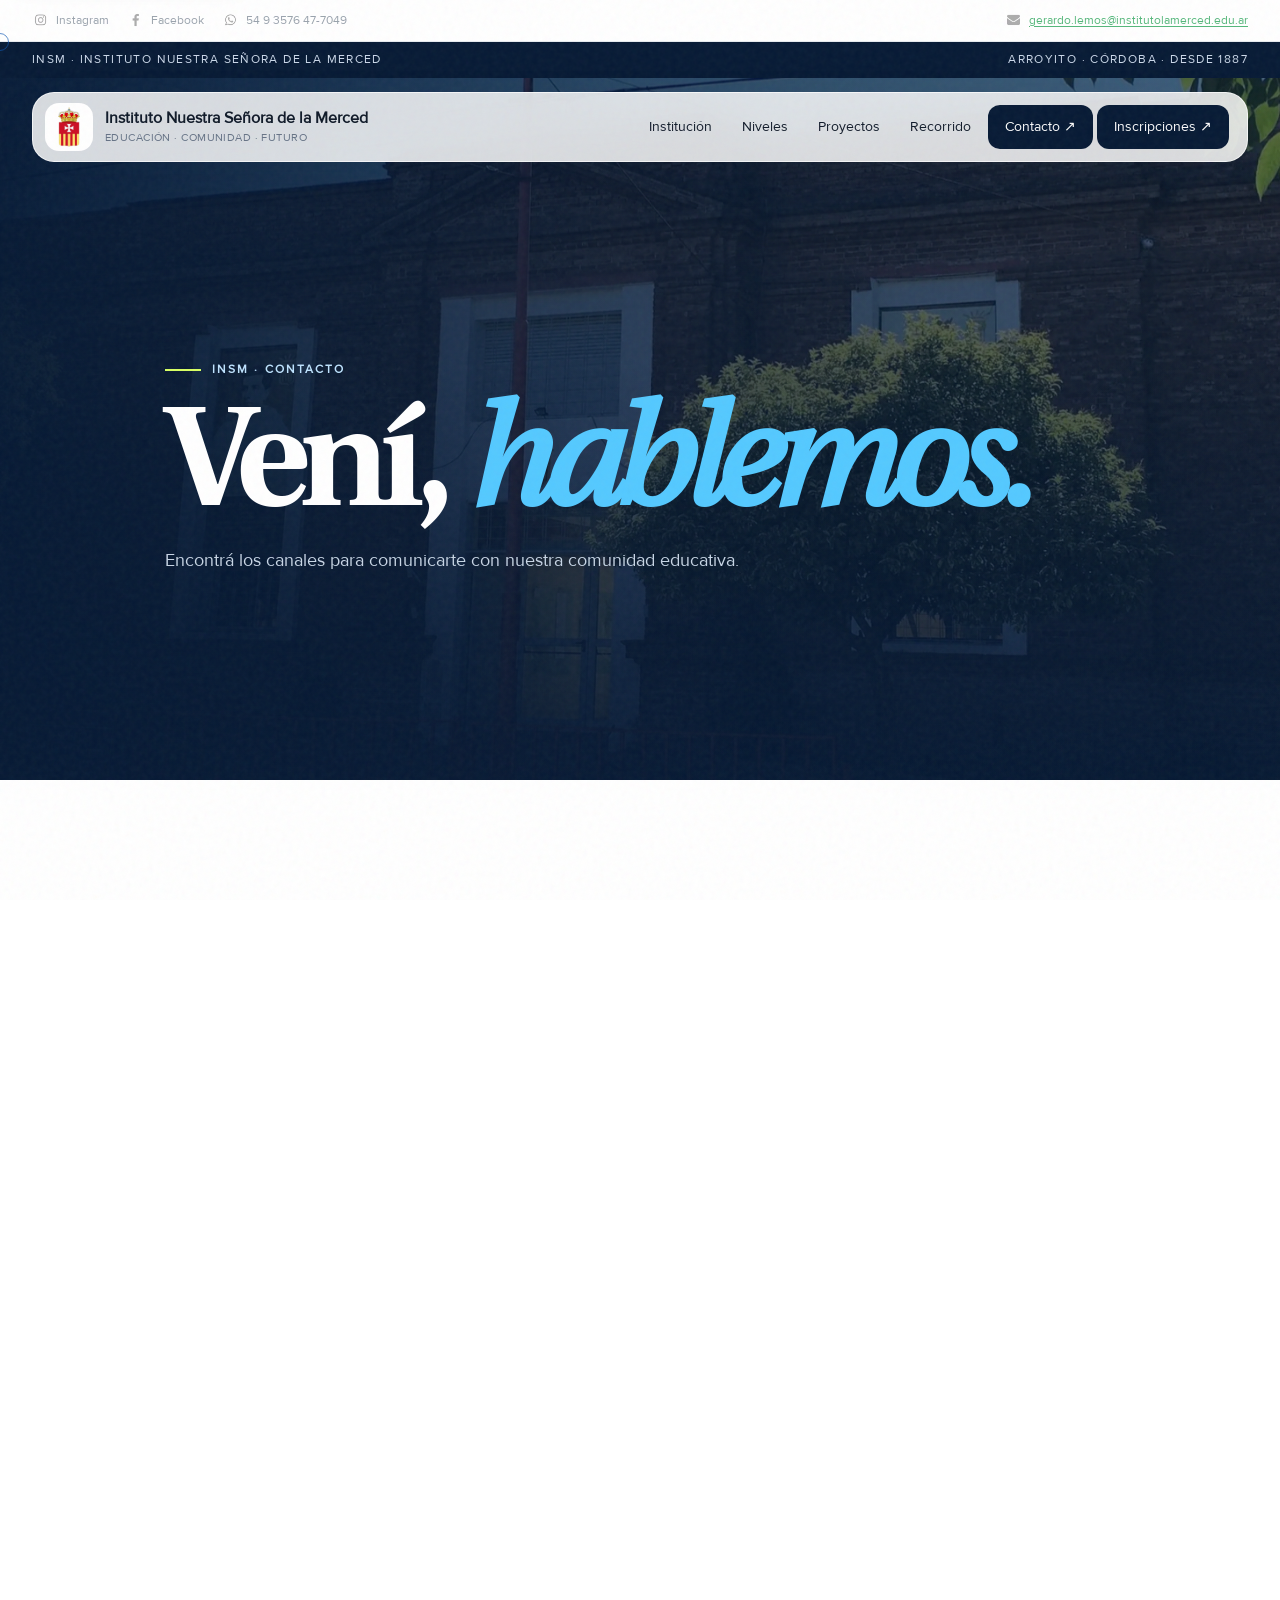
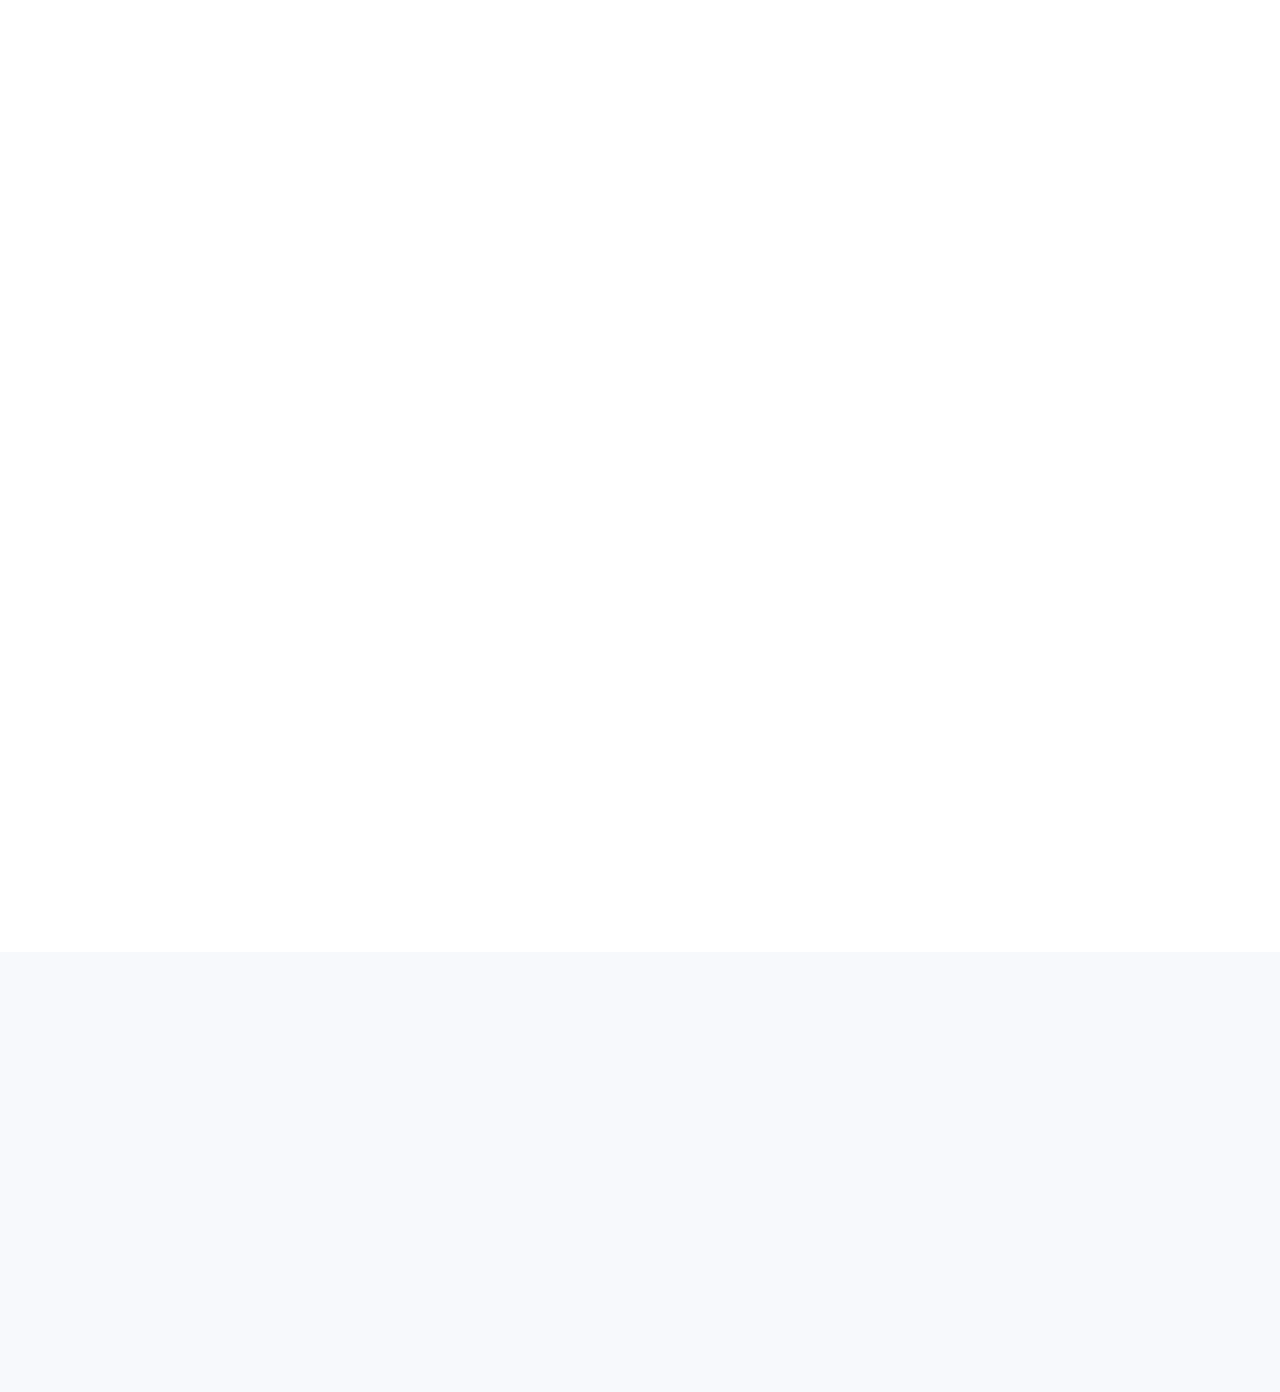
==== Contacto.html @ e82632fb "." ====
<!DOCTYPE html>

<html lang="es"><head><meta charset="utf-8"/><meta content="width=device-width,initial-scale=1" name="viewport"/><title>Contacto · INSM</title><meta content="Canales de contacto del Instituto Nuestra Señora de la Merced: niveles educativos, redes sociales y ubicación en Arroyito, Córdoba." name="description"/><link href="img/favicon.ico" rel="icon"/><link href="modern.css" rel="stylesheet"/><meta content="index,follow" name="robots"/><link href="https://insm.vercel.app/Contacto.html" rel="canonical"/><meta content="website" property="og:type"><meta content="Contacto · INSM" property="og:title"/><meta content="Canales de contacto del Instituto Nuestra Señora de la Merced: niveles educativos, redes sociales y ubicación en Arroyito, Córdoba." property="og:description"/><meta content="https://insm.vercel.app/Contacto.html" property="og:url"/><meta content="INSM · Instituto Nuestra Señora de la Merced" property="og:site_name"/><meta content="summary_large_image" name="twitter:card"/><meta content="Contacto · INSM" name="twitter:title"/><meta content="Canales de contacto del Instituto Nuestra Señora de la Merced: niveles educativos, redes sociales y ubicación en Arroyito, Córdoba." name="twitter:description"/><script type="application/ld+json">{"@context":"https://schema.org","@type":"EducationalOrganization","name":"Instituto Nuestra Señora de la Merced","alternateName":"INSM","url":"https://insm.vercel.app","address":{"@type":"PostalAddress","streetAddress":"9 de Julio 465","addressLocality":"Arroyito","addressRegion":"Córdoba","addressCountry":"AR"}}</script></meta><meta content="light" name="color-scheme"/></head><body><a class="skip-link" href="#contenido">Saltar al contenido principal</a><div class="social-contact-bar"><div class="container social-contact-shell"><div class="social-group"><a aria-label="Instagram" href="https://www.instagram.com/mercedariasarroyito/" rel="noopener" target="_blank"><img alt="Instagram" decoding="async" height="64" loading="lazy" src="img/social/instagram.webp" width="64"/> <span>Instagram</span></a><a aria-label="Facebook" href="https://www.facebook.com/estilomercedarioarroyito" rel="noopener" target="_blank"><img alt="Facebook" decoding="async" height="64" loading="lazy" src="img/social/facebook.webp" width="64"/> <span>Facebook</span></a><a aria-label="WhatsApp" href="https://wa.me/5493576477049" rel="noopener" target="_blank"><img alt="WhatsApp" decoding="async" height="64" loading="lazy" src="img/social/whatsapp.webp" width="64"/> <span>54 9 3576 47-7049</span></a></div><div class="contact-group"><a aria-label="Correo electrónico" href="mailto:gerardo.lemos@institutolamerced.edu.ar"><img alt="Gmail" decoding="async" height="64" loading="lazy" src="img/social/gmail.webp" width="64"/> <span>gerardo.lemos@institutolamerced.edu.ar</span></a></div></div></div><div class="progress"></div><div class="cursor"></div><div class="topline"><div class="container"><span>INSM · Instituto Nuestra Señora de la Merced</span><span>Arroyito · Córdoba · Desde 1887</span></div></div><header class="site-nav"><div class="container nav-shell"><a class="brand" href="index.html"><img alt="INSM" class="brand-mark" decoding="async" fetchpriority="high" height="1800" loading="eager" src="img/logo.webp" width="959"/><span class="brand-text">Instituto Nuestra Señora de la Merced<small>EDUCACIÓN · COMUNIDAD · FUTURO</small></span></a><nav aria-label="Navegación principal" class="nav-links"><a href="NuestroColegio.html">Institución</a><a href="index.html#niveles">Niveles</a><a href="Proyectos.html">Proyectos</a><a href="index.html#recorrido">Recorrido</a><a class="nav-cta" href="Contacto.html">Contacto ↗</a><a class="nav-cta" href="Inscripciones.html">Inscripciones ↗</a></nav><button aria-controls="mobileMenu" aria-expanded="false" aria-label="Abrir menú" class="menu-toggle" type="button">☰</button></div></header><div class="mobile-menu" id="mobileMenu"><a href="NuestroColegio.html">Institución</a><a href="index.html#niveles">Niveles</a><a href="Proyectos.html">Proyectos</a><a href="index.html#recorrido">Recorrido</a><a href="Contacto.html">Contacto</a></div><main id="contenido"><section class="page-hero"><div class="page-hero-bg"><img alt="INSM" data-parallax="" decoding="async" fetchpriority="high" height="843" loading="lazy" src="img/entrada copy.webp" width="1500"/></div><div class="container page-hero-content"><div class="eyebrow reveal">INSM · Contacto</div><h1 class="reveal delay-1">Vení, <em>hablemos.</em></h1><p class="reveal delay-2">Encontrá los canales para comunicarte con nuestra comunidad educativa.</p></div></section><section class="section white"><div class="container"><div class="section-head"><div><div class="section-label">Información</div><h2 class="display">Estamos <em>acá.</em></h2></div><p class="section-intro">9 de Julio 465 · Arroyito, Córdoba. Consultá por el nivel que necesitás.</p></div><div class="contact-cards"><article class="contact-card"><h3>Nivel Inicial</h3><p>+54 (3576) 408-967</p><p>Consultas e información del nivel.</p></article><article class="contact-card"><h3>Nivel Primario</h3><p>+54 (3576) 421-440</p><p>Consultas e información del nivel.</p></article><article class="contact-card"><h3>Nivel Secundario</h3><p>+54 (3576) 421-440</p><p>Consultas e información del nivel.</p></article><article class="contact-card"><h3>Nivel Superior</h3><p>+54 (3576) 421-440</p><p>Consultas e información del nivel.</p></article></div></div></section><section class="split-image"><div class="photo" style="background-image:url('img/entrada.webp')"></div><div class="content"><div class="section-label">Dónde encontrarnos</div><h3>9 de Julio <em>465.</em></h3><p>Arroyito, Córdoba.</p><div class="pill-row"><span class="pill">Instagram ↗</span><span class="pill">YouTube ↗</span><span class="pill">TikTok ↗</span></div></div></section><section class="cta"><div class="container cta-grid"><div><div class="section-label">Redes</div><h2>Seguinos.</h2></div><div><p>También podés encontrarnos en nuestras redes sociales y conocer las novedades de la comunidad.</p><a class="btn" href="https://www.instagram.com/mercedariasarroyito/" rel="noopener" target="_blank">Instagram ↗</a></div></div></section></main><footer class="footer"><div class="container footer-grid"><div><div class="footer-brand">INSM</div><p>Instituto Nuestra Señora de la Merced.<br/>9 de Julio 465 · Arroyito, Córdoba.</p></div><div><h3>Niveles</h3><a href="NivelInicial.html">Inicial</a><a href="NivelPrimario.html">Primario</a><a href="NivelSecundario.html">Secundario</a><a href="NivelTerciario.html">Superior</a></div><div><h3>Explorar</h3><a href="NuestroColegio.html">Nuestra institución</a><a href="Proyectos.html">Proyectos</a><a href="Contacto.html">Contacto</a></div><div><h3>Comunidad</h3><a href="https://www.instagram.com/mercedariasarroyito/" rel="noopener" target="_blank">Instagram ↗</a><a href="https://www.youtube.com/@INSM.DIGITAL" rel="noopener" target="_blank">YouTube ↗</a><a href="https://www.tiktok.com/@insm.digital" rel="noopener" target="_blank">TikTok ↗</a></div></div><div class="container footer-bottom"><span>© INSM · Instituto Nuestra Señora de la Merced</span><span>Educación · Comunidad · Futuro</span></div></footer><script src="site.js"></script></body></html>
---- modern.css ----
@font-face{font-family:Proxima;src:url('fonts/ProximaNova-Regular.woff2') format('woff2');font-weight:400;font-style:normal;font-display:swap}
@font-face{font-family:Heuristica;src:url('fonts/Heuristica-Bold.woff2') format('woff2');font-weight:800;font-style:normal;font-display:swap}
@font-face{font-family:Heuristica;src:url('fonts/Heuristica-Italic.woff2') format('woff2');font-weight:400;font-style:italic;font-display:swap}
:root{--navy:#071a35;--blue:#0b56b3;--cyan:#54c9ff;--sky:#eaf5ff;--paper:#f7f9fc;--white:#fff;--ink:#101a29;--muted:#667386;--line:#dce4ee;--lime:#d8ff63;--coral:#ff765b;--radius:34px;--ease:cubic-bezier(.2,.8,.2,1);--shadow:0 28px 80px rgba(7,26,53,.14)}
*{box-sizing:border-box}html{scroll-behavior:smooth}body{margin:0;background:var(--paper);color:var(--ink);font-family:Proxima,Arial,sans-serif;line-height:1.55;overflow-x:hidden}body:before{content:"";position:fixed;inset:0;pointer-events:none;z-index:9999;opacity:.055;background-image:url("data:image/svg+xml,%3Csvg viewBox='0 0 180 180' xmlns='http://www.w3.org/2000/svg'%3E%3Cfilter id='n'%3E%3CfeTurbulence type='fractalNoise' baseFrequency='.9' numOctaves='3' stitchTiles='stitch'/%3E%3C/filter%3E%3Crect width='100%25' height='100%25' filter='url(%23n)' opacity='.8'/%3E%3C/svg%3E")}a{color:inherit;text-decoration:none}img{display:block;max-width:100%}button{font:inherit}.container{width:min(1280px,calc(100% - 64px));margin:auto}.topline{height:36px;background:var(--navy);color:#cbd8e9;font-size:.72rem;letter-spacing:.12em;text-transform:uppercase;display:flex;align-items:center}.topline .container{display:flex;justify-content:space-between}.site-nav{position:fixed;top:36px;left:0;right:0;z-index:1000;padding:14px 0;transition:.45s var(--ease)}.site-nav.scrolled{top:0;padding:9px 0}.nav-shell{height:70px;background:rgba(255,255,255,.84);backdrop-filter:blur(22px);border:1px solid rgba(255,255,255,.7);box-shadow:0 12px 40px rgba(7,26,53,.08);border-radius:22px;padding:0 18px 0 12px;display:flex;align-items:center;gap:28px}.brand{display:flex;align-items:center;gap:12px;min-width:270px}.brand-mark{width:48px;height:48px;border-radius:14px;object-fit:contain;background:#fff;padding:4px}.brand-text{font-weight:800;font-size:.98rem;line-height:1.05}.brand-text small{display:block;font-weight:400;color:var(--muted);font-size:.68rem;letter-spacing:.04em;margin-top:5px}.nav-links{display:flex;align-items:center;gap:4px;margin-left:auto}.nav-links>a{font-size:.86rem;padding:10px 13px;border-radius:12px;transition:.25s}.nav-links>a:hover{background:var(--sky);color:var(--blue)}.nav-cta{background:var(--navy)!important;color:white!important;padding:11px 17px!important}.menu-toggle{display:none;border:0;background:var(--navy);color:#fff;border-radius:13px;width:45px;height:45px}.mobile-menu{position:fixed;top:116px;left:20px;right:20px;z-index:999;background:#fff;border:1px solid var(--line);border-radius:22px;padding:16px;box-shadow:var(--shadow);display:none}.mobile-menu.open{display:grid;gap:7px}.mobile-menu a{padding:13px 15px;border-radius:13px;background:var(--paper)}
.progress{position:fixed;top:0;left:0;height:3px;background:var(--lime);z-index:2000;width:0;transform-origin:left}.cursor{position:fixed;width:18px;height:18px;border:1px solid rgba(11,86,179,.65);border-radius:50%;pointer-events:none;z-index:3000;transform:translate(-50%,-50%);transition:width .2s,height .2s,background .2s;display:none}.cursor.big{width:60px;height:60px;background:rgba(84,201,255,.12)}
.hero{min-height:100svh;background:var(--navy);color:white;position:relative;display:flex;align-items:flex-end;overflow:hidden;padding:170px 0 72px}.hero-bg{position:absolute;inset:0;overflow:hidden}.hero-bg img{position:absolute;inset:-4%;width:108%;height:108%;object-fit:cover;opacity:.43;filter:saturate(.9);transform:scale(1.02)}.hero-bg:after{content:"";position:absolute;inset:0;background:linear-gradient(90deg,rgba(7,26,53,.98) 0%,rgba(7,26,53,.72) 38%,rgba(7,26,53,.22) 100%),linear-gradient(0deg,rgba(7,26,53,.9),transparent 55%)}.hero-grid{position:relative;z-index:2;display:grid;grid-template-columns:minmax(0,1.25fr) minmax(280px,.55fr);gap:70px;align-items:end}.eyebrow{display:flex;align-items:center;gap:11px;text-transform:uppercase;letter-spacing:.18em;font-size:.72rem;font-weight:800;color:#bfe4ff}.eyebrow:before{content:"";width:36px;height:2px;background:var(--lime)}.hero h1{font-family:Heuristica,serif;font-size:clamp(5rem,11vw,11.5rem);font-weight:800;line-height:.79;letter-spacing:-.07em;margin:25px 0 34px;max-width:1000px}.hero h1 .line{display:block}.hero h1 .blue{color:var(--cyan);font-style:italic}.hero-copy{font-size:1.1rem;color:#c7d4e5;max-width:600px}.hero-actions{display:flex;gap:12px;flex-wrap:wrap;margin-top:28px}.btn{display:inline-flex;align-items:center;justify-content:center;gap:10px;border-radius:14px;padding:14px 20px;border:1px solid var(--line);font-weight:800;transition:transform .25s var(--ease),background .25s,color .25s,box-shadow .25s}.btn:hover{transform:translateY(-3px)}.btn-primary{background:var(--lime);border-color:var(--lime);color:var(--navy);box-shadow:0 10px 30px rgba(216,255,99,.15)}.btn-dark{background:var(--navy);color:#fff;border-color:var(--navy)}.btn-ghost{background:rgba(255,255,255,.1);border-color:rgba(255,255,255,.22);color:#fff}.hero-side{border-left:1px solid rgba(255,255,255,.2);padding-left:28px}.hero-side .number{font-family:Heuristica;font-size:5rem;line-height:.8;color:var(--lime)}.hero-side p{color:#bac9dc;max-width:280px}.scroll-cue{position:absolute;right:32px;bottom:34px;z-index:3;writing-mode:vertical-rl;text-transform:uppercase;letter-spacing:.18em;font-size:.67rem;color:#bcd0e5;display:flex;gap:12px;align-items:center}.scroll-cue:after{content:"";height:55px;width:1px;background:#bcd0e5}
.section{padding:130px 0}.section.white{background:#fff}.section.dark{background:var(--navy);color:#fff}.section.blue{background:var(--blue);color:#fff}.section-head{display:flex;justify-content:space-between;gap:50px;align-items:end;margin-bottom:54px}.section-label{font-size:.72rem;text-transform:uppercase;letter-spacing:.18em;font-weight:800;color:var(--blue);margin-bottom:13px}.dark .section-label,.blue .section-label{color:var(--lime)}h2.display{font-family:Heuristica;font-size:clamp(3.5rem,7vw,7.5rem);line-height:.86;letter-spacing:-.06em;margin:0}h2.display em{color:var(--blue);font-style:italic}.dark h2.display em,.blue h2.display em{color:var(--cyan)}.section-intro{max-width:480px;color:var(--muted);font-size:1.04rem}.dark .section-intro,.blue .section-intro{color:#c8d7e8}
.manifesto{display:grid;grid-template-columns:.55fr 1.45fr;gap:70px;align-items:start}.manifesto-mark{font-family:Heuristica;font-size:10rem;line-height:.65;color:var(--blue);opacity:.12}.manifesto-text{font-family:Heuristica;font-size:clamp(2.6rem,5vw,5.5rem);line-height:.97;letter-spacing:-.045em;margin:0}.manifesto-text span{color:var(--blue);font-style:italic}.mini-note{margin-top:35px;display:flex;gap:18px;align-items:center;color:var(--muted);font-size:.9rem}.mini-note:before{content:"";width:44px;height:1px;background:var(--blue)}
.levels{display:grid;grid-template-columns:repeat(4,1fr);gap:12px}.level-card{min-height:570px;position:relative;overflow:hidden;border-radius:26px;color:#fff;background:var(--navy);isolation:isolate}.level-card:nth-child(2){transform:translateY(45px)}.level-card:nth-child(4){transform:translateY(85px)}.level-card:before{content:"";position:absolute;inset:0;background:linear-gradient(180deg,rgba(7,26,53,.02) 20%,rgba(7,26,53,.93) 100%);z-index:1}.level-card img{position:absolute;inset:0;width:100%;height:100%;object-fit:cover;transition:transform .9s var(--ease),filter .5s}.level-card:hover img{transform:scale(1.08);filter:saturate(1.1)}.level-card .num{position:absolute;top:22px;left:22px;z-index:2;font-size:.7rem;letter-spacing:.16em}.level-card-content{position:absolute;left:25px;right:25px;bottom:24px;z-index:2}.level-card h3{font-family:Heuristica;font-size:3rem;line-height:.9;margin:0 0 10px}.level-card p{color:#d5e1ef;min-height:49px;margin:0}.level-card .go{display:flex;align-items:center;justify-content:space-between;margin-top:24px;padding-top:15px;border-top:1px solid rgba(255,255,255,.2);font-weight:800}.go span:last-child{width:40px;height:40px;border-radius:50%;background:var(--lime);color:var(--navy);display:grid;place-items:center;transition:.3s}.level-card:hover .go span:last-child{transform:rotate(-45deg)}
.story{display:grid;grid-template-columns:.85fr 1.15fr;gap:80px;align-items:center}.story-media{position:relative}.story-media img{width:100%;height:650px;object-fit:cover;border-radius:30px}.story-sticker{position:absolute;right:-25px;top:55px;width:135px;height:135px;border-radius:50%;background:var(--lime);color:var(--navy);display:grid;place-items:center;text-align:center;font-weight:800;font-size:.78rem;line-height:1.1;transform:rotate(10deg)}.story-copy h3{font-family:Heuristica;font-size:clamp(2.5rem,5vw,5rem);line-height:.9;margin:0 0 25px;letter-spacing:-.05em}.story-copy p{font-size:1.08rem;color:var(--muted);max-width:620px}.stats{display:grid;grid-template-columns:repeat(3,1fr);gap:10px;margin-top:38px}.stat{padding:20px;border-top:2px solid var(--blue)}.stat strong{font-family:Heuristica;font-size:2.5rem;display:block}.stat span{color:var(--muted);font-size:.82rem}
.marquee{overflow:hidden;border-top:1px solid var(--line);border-bottom:1px solid var(--line);white-space:nowrap;background:#fff}.marquee-track{display:inline-flex;animation:marquee 28s linear infinite;padding:17px 0}.marquee-item{font-family:Heuristica;font-size:clamp(2rem,4vw,4rem);letter-spacing:-.03em;padding:0 22px}.marquee-item i{color:var(--blue);font-style:normal}@keyframes marquee{to{transform:translateX(-50%)}}
.projects-wrap{position:relative}.projects{display:flex;gap:18px;overflow-x:auto;padding:10px 0 45px;scroll-snap-type:x mandatory;scrollbar-width:none;cursor:grab}.projects:active{cursor:grabbing}.projects::-webkit-scrollbar{display:none}.project-card{flex:0 0 min(470px,72vw);scroll-snap-align:start;border-radius:27px;background:#fff;overflow:hidden;box-shadow:0 15px 50px rgba(7,26,53,.1);border:1px solid var(--line);transition:transform .35s var(--ease)}.project-card:hover{transform:translateY(-8px)}.project-card img{height:310px;width:100%;object-fit:cover}.project-body{padding:24px}.project-meta{display:flex;justify-content:space-between;color:var(--blue);font-size:.7rem;text-transform:uppercase;letter-spacing:.13em;font-weight:800}.project-card h3{font-family:Heuristica;font-size:2.35rem;line-height:.94;margin:13px 0}.project-card p{color:var(--muted);margin:0}.project-link{display:inline-flex;margin-top:21px;font-weight:800;color:var(--blue);align-items:center;gap:10px}.project-link:after{content:"↗";font-size:1.2rem}.drag-note{text-align:right;color:var(--muted);font-size:.75rem;text-transform:uppercase;letter-spacing:.14em}
.split-image{display:grid;grid-template-columns:1fr 1fr;min-height:720px}.split-image .photo{background-size:cover;background-position:center;min-height:500px}.split-image .content{padding:100px clamp(35px,8vw,120px);display:flex;flex-direction:column;justify-content:center;background:var(--sky)}.split-image h3{font-family:Heuristica;font-size:clamp(3rem,5vw,6rem);line-height:.88;letter-spacing:-.05em;margin:0 0 25px}.split-image p{max-width:530px;color:var(--muted);font-size:1.05rem}.pill-row{display:flex;gap:8px;flex-wrap:wrap;margin-top:25px}.pill{border:1px solid #cbd8e6;border-radius:999px;padding:8px 13px;font-size:.78rem;background:#fff}
.quote-section{padding:140px 0;background:var(--navy);color:#fff;position:relative;overflow:hidden}.quote-section:before{content:"“";position:absolute;font-family:Heuristica;font-size:45rem;line-height:.6;right:-30px;top:45px;color:rgba(84,201,255,.08)}.quote{position:relative;z-index:1;font-family:Heuristica;font-size:clamp(3rem,6vw,7rem);line-height:.9;letter-spacing:-.05em;max-width:1080px}.quote em{color:var(--lime);font-style:italic}.quote-author{margin-top:35px;color:#b7c7da;font-size:.82rem;letter-spacing:.12em;text-transform:uppercase}
.tour{background:#fff}.tour-frame{background:var(--navy);padding:10px;border-radius:34px;box-shadow:var(--shadow)}.tour-frame iframe{width:100%;height:620px;border:0;border-radius:25px;display:block;background:#10243e}.tour-controls{display:flex;justify-content:space-between;align-items:center;margin-top:18px;color:var(--muted);font-size:.8rem}
.cta{background:var(--lime);color:var(--navy);padding:105px 0}.cta-grid{display:flex;justify-content:space-between;gap:50px;align-items:end}.cta h2{font-family:Heuristica;font-size:clamp(4rem,8vw,9rem);line-height:.78;letter-spacing:-.06em;margin:0}.cta p{max-width:380px;font-size:1rem}.cta .btn{background:var(--navy);border-color:var(--navy);color:#fff}
.footer{background:#041126;color:#aebed2;padding:75px 0 25px}.footer-grid{display:grid;grid-template-columns:1.4fr 1fr 1fr 1fr;gap:40px}.footer h3{color:#fff;font-family:Heuristica;font-size:1.45rem;margin:0 0 15px}.footer a{display:block;margin:8px 0;transition:.2s}.footer a:hover{color:var(--lime);transform:translateX(4px)}.footer-brand{font-family:Heuristica;color:#fff;font-size:3.5rem;line-height:.8}.footer-bottom{border-top:1px solid rgba(255,255,255,.1);margin-top:55px;padding-top:18px;display:flex;justify-content:space-between;font-size:.72rem;letter-spacing:.08em;text-transform:uppercase}
/* interior pages */
.page-hero{min-height:78svh;background:var(--navy);color:#fff;position:relative;display:flex;align-items:end;overflow:hidden;padding:170px 0 75px}.page-hero-bg{position:absolute;inset:0}.page-hero-bg img{width:100%;height:100%;object-fit:cover;opacity:.45}.page-hero-bg:after{content:"";position:absolute;inset:0;background:linear-gradient(90deg,rgba(7,26,53,.97),rgba(7,26,53,.45),rgba(7,26,53,.2)),linear-gradient(0deg,rgba(7,26,53,.85),transparent 60%)}.page-hero-content{position:relative;z-index:2;max-width:950px}.page-hero h1{font-family:Heuristica;font-size:clamp(5rem,11vw,11rem);line-height:.78;letter-spacing:-.07em;margin:22px 0}.page-hero h1 em{color:var(--cyan);font-style:italic}.page-hero p{max-width:650px;color:#c8d6e6;font-size:1.1rem}.section-nav{position:relative;z-index:5;background:#fff;border-bottom:1px solid var(--line);position:sticky;top:0}.section-nav .container{display:flex;gap:4px;overflow:auto}.section-nav a{white-space:nowrap;padding:15px 17px;font-size:.78rem;font-weight:800;color:var(--muted)}.section-nav a:hover{color:var(--blue)}.feature-cards{display:grid;grid-template-columns:repeat(3,1fr);gap:12px}.feature-card{background:#fff;border:1px solid var(--line);border-radius:27px;padding:32px;min-height:270px;transition:.4s var(--ease)}.feature-card:hover{transform:translateY(-7px);box-shadow:var(--shadow)}.feature-card .big-num{font-family:Heuristica;font-size:3.2rem;color:var(--blue);line-height:.8}.feature-card h3{font-family:Heuristica;font-size:2rem;line-height:.9;margin:28px 0 12px}.feature-card p,.feature-card li{color:var(--muted)}.feature-card ul{padding-left:19px}.content-grid{display:grid;grid-template-columns:.75fr 1.25fr;gap:80px}.content-sticky{position:sticky;top:105px;align-self:start}.content-sticky h2{font-family:Heuristica;font-size:clamp(3rem,5vw,5.5rem);line-height:.87;letter-spacing:-.05em;margin:0}.content-body{font-size:1.05rem;color:var(--muted)}.content-body p{margin-top:0;margin-bottom:25px}.content-body h3{font-family:Heuristica;color:var(--ink);font-size:2rem;margin:35px 0 10px}.info-block{border-top:1px solid var(--line);padding:22px 0;display:grid;grid-template-columns:.7fr 1.3fr;gap:20px}.info-block strong{color:var(--ink)}.info-block span{color:var(--muted)}.timeline{position:relative;margin-top:40px}.timeline:before{content:"";position:absolute;left:22px;top:0;bottom:0;width:2px;background:#cbd8e7}.timeline-item{position:relative;padding:0 0 55px 75px}.timeline-item:before{content:"";position:absolute;left:13px;top:4px;width:20px;height:20px;border-radius:50%;background:var(--lime);border:5px solid var(--navy)}.timeline-item .year{font-family:Heuristica;font-size:3rem;color:var(--blue);line-height:.8}.timeline-item h3{font-family:Heuristica;font-size:1.8rem;margin:13px 0 5px}.timeline-item p{color:var(--muted);margin:0}.doc-grid{display:grid;grid-template-columns:repeat(2,1fr);gap:12px}.doc{padding:22px;border:1px solid var(--line);border-radius:18px;background:#fff;display:flex;justify-content:space-between;align-items:center;font-weight:800}.doc span{color:var(--blue);font-size:1.3rem}.contact-cards{display:grid;grid-template-columns:repeat(2,1fr);gap:14px}.contact-card{padding:27px;background:#fff;border:1px solid var(--line);border-radius:24px}.contact-card h3{font-family:Heuristica;font-size:2rem;margin:0 0 8px}.contact-card p{color:var(--muted);margin:0}.project-page{padding:140px 0 100px}.project-detail{display:grid;grid-template-columns:1fr .7fr;gap:60px}.project-detail h1{font-family:Heuristica;font-size:clamp(4rem,8vw,8rem);line-height:.8;letter-spacing:-.06em;margin:0 0 25px}.project-detail .hero-img{height:620px;width:100%;object-fit:cover;border-radius:30px}.project-meta-list{border-top:1px solid var(--line);margin-top:35px}.project-meta-list div{display:flex;justify-content:space-between;border-bottom:1px solid var(--line);padding:15px 0;font-size:.88rem}.project-detail-text{color:var(--muted);font-size:1.05rem}.reveal{opacity:0;transform:translateY(35px);transition:opacity .8s var(--ease),transform .8s var(--ease)}.reveal.visible{opacity:1;transform:none}.delay-1{transition-delay:.08s}.delay-2{transition-delay:.16s}.delay-3{transition-delay:.24s}
@media(max-width:1050px){.container{width:min(100% - 40px,1280px)}.nav-links{display:none}.menu-toggle{display:block;margin-left:auto}.brand{min-width:0}.hero-grid,.story,.content-grid,.project-detail{grid-template-columns:1fr}.hero{padding-top:145px}.hero-side{border-left:0;border-top:1px solid rgba(255,255,255,.2);padding:25px 0 0}.levels{grid-template-columns:repeat(2,1fr)}.level-card:nth-child(2),.level-card:nth-child(4){transform:none}.story-media img{height:500px}.split-image{grid-template-columns:1fr}.split-image .content{min-height:520px}.feature-cards{grid-template-columns:1fr 1fr}.footer-grid{grid-template-columns:1.5fr 1fr 1fr}.footer-grid>div:last-child{grid-column:2}.content-sticky{position:static}.project-detail .hero-img{height:500px}}
@media(max-width:650px){.container{width:calc(100% - 28px)}.topline{display:none}.site-nav{top:0;padding:10px}.site-nav.scrolled{padding:7px 0}.nav-shell{height:62px;border-radius:18px}.brand-mark{width:42px;height:42px}.brand-text{font-size:.85rem}.brand-text small{font-size:.6rem}.mobile-menu{top:82px}.hero{min-height:760px;padding:125px 0 55px}.hero h1{font-size:clamp(4.2rem,19vw,7rem);margin:22px 0}.hero-copy{font-size:1rem}.hero-side .number{font-size:4rem}.scroll-cue{display:none}.section{padding:80px 0}.section-head{display:block;margin-bottom:36px}.section-head .btn{margin-top:22px}.manifesto{grid-template-columns:1fr;gap:10px}.manifesto-mark{display:none}.manifesto-text{font-size:2.8rem}.levels{grid-template-columns:1fr}.level-card{min-height:460px}.story{gap:40px}.story-media img{height:390px}.story-sticker{width:105px;height:105px;right:-8px;top:20px;font-size:.68rem}.stats{grid-template-columns:1fr 1fr}.stat:last-child{grid-column:span 2}.project-card{flex-basis:86vw}.project-card img{height:245px}.split-image .content{padding:70px 24px}.quote-section{padding:90px 0}.quote{font-size:3rem}.tour-frame iframe{height:420px}.cta{padding:80px 0}.cta-grid{display:block}.cta h2{font-size:5rem;margin-bottom:35px}.footer-grid{grid-template-columns:1fr 1fr}.footer-grid>div:first-child{grid-column:span 2}.footer-grid>div:last-child{grid-column:auto}.footer-brand{font-size:3rem}.footer-bottom{display:block}.footer-bottom span{display:block;margin:6px 0}.page-hero{min-height:700px;padding:130px 0 55px}.page-hero h1{font-size:clamp(4.4rem,18vw,7rem)}.feature-cards,.contact-cards,.doc-grid{grid-template-columns:1fr}.info-block{grid-template-columns:1fr;gap:7px}.timeline-item{padding-left:55px}.timeline:before{left:16px}.timeline-item:before{left:7px}.project-page{padding:110px 0 70px}.project-detail .hero-img{height:360px}.project-detail h1{font-size:4.4rem}}
@media(prefers-reduced-motion:reduce){*,*:before,*:after{scroll-behavior:auto!important;animation:none!important;transition:none!important}}

/* Barra superior de redes y contacto — agregado sin alterar los estilos existentes */
.social-contact-bar{height:42px;background:#fff;border-bottom:1px solid #e7ebef;position:relative;z-index:1002;color:#9aa3ad;font-size:.72rem;}
.social-contact-shell{height:100%;display:flex;align-items:center;justify-content:space-between;gap:28px;overflow:hidden;}
.social-group,.contact-group{display:flex;align-items:center;gap:18px;white-space:nowrap;}
.social-group a,.contact-group a{display:inline-flex;align-items:center;gap:7px;color:#9aa3ad;transition:.2s;}
.social-group a:hover,.contact-group a:hover{color:#54b77a;}
.social-group img,.contact-group img{width:17px;height:17px;object-fit:contain;opacity:.78;}
.contact-group a{color:#54b77a;text-decoration:underline;text-underline-offset:2px;}
.site-nav{top:78px;}
@media(max-width:650px){
  .social-contact-bar{height:46px;font-size:.66rem;}
  .social-contact-shell{width:100%;padding:0 14px;justify-content:flex-start;overflow-x:auto;gap:20px;}
  .social-group,.contact-group{gap:13px;}
  .social-group a,.contact-group a{gap:5px;}
  .social-group img,.contact-group img{width:16px;height:16px;}
  .site-nav{top:46px;}
  .site-nav.scrolled{top:0;}
}


/* ===== Inscripciones ===== */
.enrollment-section{background:var(--paper)}
.enrollment-layout{display:grid;grid-template-columns:.72fr 1.28fr;gap:55px;align-items:start}
.enrollment-intro{position:sticky;top:115px}
.enrollment-intro h3{font-family:Heuristica;font-size:clamp(2.8rem,5vw,5rem);line-height:.9;letter-spacing:-.05em;margin:0 0 22px}
.enrollment-intro h3 em{color:var(--blue);font-style:italic}
.enrollment-intro p{color:var(--muted);max-width:470px}
.enrollment-note{margin-top:28px;padding:20px;border-left:3px solid var(--lime);background:#fff;border-radius:0 16px 16px 0;color:var(--muted);font-size:.9rem}
.enrollment-form{background:#fff;border:1px solid var(--line);border-radius:30px;padding:35px;box-shadow:0 18px 55px rgba(7,26,53,.07)}
.form-step{display:none}.form-step.active{display:block}
.form-section-title{font-family:Heuristica;font-size:2.25rem;line-height:.95;margin:0 0 8px}
.form-section-subtitle{color:var(--muted);margin:0 0 28px}
.form-grid{display:grid;grid-template-columns:repeat(2,minmax(0,1fr));gap:17px}
.form-field{display:flex;flex-direction:column;gap:7px}
.form-field.full{grid-column:1/-1}
.form-field label{font-size:.78rem;font-weight:800;letter-spacing:.04em}
.form-field input,.form-field select,.form-field textarea{width:100%;border:1px solid var(--line);background:#fbfcfe;color:var(--ink);border-radius:13px;padding:13px 14px;font:inherit;outline:none;transition:.2s}
.form-field input:focus,.form-field select:focus,.form-field textarea:focus{border-color:var(--blue);box-shadow:0 0 0 4px rgba(11,86,179,.08);background:#fff}
.form-field input[readonly]{background:#f1f5f9;color:var(--muted)}
.radio-row{display:flex;gap:10px;flex-wrap:wrap}
.radio-option{position:relative}.radio-option input{position:absolute;opacity:0;pointer-events:none}
.radio-option label{display:block;border:1px solid var(--line);border-radius:13px;padding:11px 16px;background:#fbfcfe;cursor:pointer;font-weight:800;color:var(--muted);transition:.2s}
.radio-option input:checked+label{background:var(--navy);border-color:var(--navy);color:#fff}
.level-selector{display:grid;grid-template-columns:repeat(4,1fr);gap:10px;margin-bottom:28px}
.level-selector label{display:block}.level-selector input{position:absolute;opacity:0;pointer-events:none}
.level-selector span{display:flex;align-items:center;justify-content:center;min-height:58px;text-align:center;border:1px solid var(--line);border-radius:15px;padding:10px;background:#fbfcfe;font-weight:800;cursor:pointer;transition:.2s}
.level-selector input:checked+span{background:var(--blue);border-color:var(--blue);color:#fff;transform:translateY(-2px)}
.conditional{display:none;margin-top:25px;padding-top:25px;border-top:1px solid var(--line)}
.conditional.visible{display:block}
.form-actions{display:flex;justify-content:space-between;gap:12px;margin-top:30px;padding-top:24px;border-top:1px solid var(--line)}
.form-message{display:none;margin-top:20px;padding:15px 17px;border-radius:14px;font-weight:800}
.form-message.success{display:block;background:#eef9e8;color:#285a1f;border:1px solid #cde8c5}
.form-message.error{display:block;background:#fff2ef;color:#8b2d20;border:1px solid #f2c6bd}
@media(max-width:1050px){.enrollment-layout{grid-template-columns:1fr}.enrollment-intro{position:static}.level-selector{grid-template-columns:repeat(2,1fr)}}
@media(max-width:650px){.enrollment-form{padding:22px}.form-grid{grid-template-columns:1fr}.form-field.full{grid-column:auto}.level-selector{grid-template-columns:1fr 1fr}.form-actions{flex-direction:column}.form-actions .btn{width:100%}}

/* Detalle de proyectos: galería y material audiovisual */
.project-gallery-grid{display:grid!important;grid-template-columns:repeat(3,minmax(0,1fr));gap:22px;overflow:visible!important}
.project-gallery-card{display:block!important;overflow:hidden}
.project-gallery-card .project-body{padding:18px 20px 20px}
.project-gallery-card h3{margin:8px 0 0}
.project-video-grid{display:grid;grid-template-columns:repeat(2,minmax(0,1fr));gap:24px}
.project-video-item{position:relative;aspect-ratio:16/9;background:#111;overflow:hidden}
.project-video-item iframe{width:100%;height:100%;border:0}
.project-resources{display:flex;flex-wrap:wrap;gap:14px}
@media(max-width:800px){.project-gallery-grid,.project-video-grid{grid-template-columns:1fr}}

/* Inscripciones a especialidades */
.specialty-section{background:#f7f9fc}
.specialty-cards{display:grid;grid-template-columns:repeat(2,minmax(0,1fr));gap:22px}
.specialty-card{display:grid;grid-template-columns:auto 1fr;gap:22px;padding:30px;background:#fff;border:1px solid var(--line);border-radius:26px;box-shadow:0 16px 45px rgba(7,26,53,.06)}
.specialty-icon{width:58px;height:58px;border-radius:18px;background:var(--navy);color:#fff;display:flex;align-items:center;justify-content:center;font-weight:900;font-size:1.15rem}
.specialty-card h3{font-family:Heuristica;font-size:2rem;line-height:1;margin:6px 0 12px}
.specialty-card p{color:var(--muted);line-height:1.7;margin:0 0 20px}
.specialty-panel{margin-top:28px;padding:32px;background:#fff;border:1px solid var(--line);border-radius:30px;display:none;box-shadow:0 20px 60px rgba(7,26,53,.08)}
.specialty-panel.open{display:block}
.specialty-panel-head{display:flex;justify-content:space-between;gap:20px;align-items:flex-start;margin-bottom:24px}
.specialty-panel-head h3,.specialty-inner-form h4{font-family:Heuristica;font-size:2.35rem;line-height:.95;margin:6px 0 0}
.panel-close{border:0;background:#f1f4f8;width:42px;height:42px;border-radius:50%;font-size:1.6rem;cursor:pointer;color:var(--ink)}
.verify-box,.specialty-inner-form{padding:24px;border:1px solid var(--line);border-radius:20px;background:#fbfcfe}
.verify-box>p{color:var(--muted);line-height:1.7;margin-top:0}
.specialty-inner-form h4{margin-bottom:25px}
@media(max-width:800px){.specialty-cards{grid-template-columns:1fr}.specialty-card{grid-template-columns:1fr}.specialty-panel{padding:22px}}

/* ===== Nivel Inicial 2026 ===== */
.initial-hero .page-hero-content h1{max-width:900px}
.initial-hero .page-hero-content h1 em,.initial-closing-card h2 em,.initial-highlight h3 em,.initial-intro .display em,.initial-fields .display em,.initial-news .display em,.initial-closing-card h2 em{font-style:italic;color:var(--lime)}
.initial-hero-tags{display:flex;flex-wrap:wrap;gap:9px;margin-top:28px}
.initial-hero-tags span{padding:8px 13px;border:1px solid rgba(255,255,255,.3);border-radius:999px;background:rgba(255,255,255,.08);font-size:.74rem;font-weight:800;letter-spacing:.04em;backdrop-filter:blur(8px)}
.initial-subject-grid{display:grid;grid-template-columns:repeat(3,minmax(0,1fr));gap:12px}
.initial-subject-grid span{padding:19px 20px;border:1px solid var(--line);border-radius:17px;background:#fbfcfe;font-weight:800;transition:.2s}
.initial-subject-grid span:hover{transform:translateY(-3px);border-color:var(--blue);box-shadow:0 12px 30px rgba(7,26,53,.07)}
.initial-highlight .content p{max-width:620px}
.initial-timeline{display:grid;gap:0;border-left:2px solid var(--line)}
.initial-timeline>div{position:relative;padding:0 0 32px 35px}
.initial-timeline>div:last-child{padding-bottom:0}
.initial-timeline>div:before{content:"";position:absolute;left:-7px;top:5px;width:12px;height:12px;border-radius:50%;background:var(--blue);box-shadow:0 0 0 5px var(--paper)}
.initial-timeline strong{display:block;font-size:1.35rem;letter-spacing:.04em;color:var(--blue);margin-bottom:7px}
.initial-timeline p{margin:0;color:var(--muted);line-height:1.75}
.initial-support-grid{display:grid;grid-template-columns:repeat(3,minmax(0,1fr));gap:20px}
.initial-support-grid article{padding:29px;border:1px solid var(--line);border-radius:24px;background:#fff;box-shadow:0 15px 45px rgba(7,26,53,.05)}
.initial-support-grid article>span{display:inline-flex;align-items:center;justify-content:center;min-width:45px;height:30px;padding:0 10px;border-radius:999px;background:var(--navy);color:#fff;font-size:.7rem;font-weight:900;letter-spacing:.06em}
.initial-support-grid h3{font-family:Heuristica;font-size:1.85rem;line-height:1;margin:17px 0 11px}
.initial-support-grid p{color:var(--muted);line-height:1.7;margin:0}
.initial-news{background:var(--paper)}
.news-card{display:grid;grid-template-columns:150px 1fr;gap:35px;align-items:start;padding:35px;border:1px solid var(--line);border-radius:30px;background:#fff;box-shadow:0 18px 55px rgba(7,26,53,.06)}
.news-number{font-family:Heuristica;font-size:3rem;line-height:1;color:var(--blue);font-weight:700}
.news-card h3{font-family:Heuristica;font-size:2.5rem;line-height:1;margin:0 0 15px}
.news-card p{color:var(--muted);line-height:1.75;margin:0 0 12px;max-width:820px}
.initial-info-grid{display:grid;grid-template-columns:repeat(4,minmax(0,1fr));gap:18px}
.initial-info-grid article{padding:27px;border:1px solid var(--line);border-radius:23px;background:#fbfcfe}
.info-icon{font-size:.72rem;font-weight:900;color:var(--blue);letter-spacing:.08em;margin-bottom:24px}
.initial-info-grid h3{font-family:Heuristica;font-size:1.75rem;margin:0 0 14px}
.initial-info-grid p{color:var(--muted);line-height:1.7;margin:0 0 10px}
.initial-info-grid a{color:var(--blue);font-weight:700}
.initial-closing{padding-top:20px}
.initial-closing-card{display:grid;grid-template-columns:1fr 1fr;gap:55px;align-items:end;padding:50px;border-radius:32px;background:var(--navy);color:#fff}
.initial-closing-card h2{font-family:Heuristica;font-size:clamp(2.5rem,5vw,4.8rem);line-height:.92;letter-spacing:-.04em;margin:10px 0 0}
.initial-closing-card .section-label{color:rgba(255,255,255,.65)}
.initial-closing-card p{margin:0;color:rgba(255,255,255,.75);line-height:1.75;max-width:560px}
@media(max-width:950px){.initial-subject-grid{grid-template-columns:repeat(2,minmax(0,1fr))}.initial-support-grid{grid-template-columns:1fr}.initial-info-grid{grid-template-columns:repeat(2,minmax(0,1fr))}.initial-closing-card{grid-template-columns:1fr;gap:25px}}
@media(max-width:650px){.initial-hero-tags{gap:7px}.initial-hero-tags span{font-size:.66rem;padding:7px 10px}.initial-subject-grid{grid-template-columns:1fr}.initial-subject-grid span{padding:15px}.news-card{grid-template-columns:1fr;gap:12px;padding:25px}.news-number{font-size:2rem}.news-card h3{font-size:2rem}.initial-info-grid{grid-template-columns:1fr}.initial-info-grid article{padding:22px}.initial-closing-card{padding:30px 24px;border-radius:24px}}

/* --- INSM: nivel pages visual refresh --- */
.level-intro{display:grid;grid-template-columns:1.25fr .75fr;gap:24px;margin-top:45px}.level-intro-card{border-radius:30px;padding:34px;background:var(--navy);color:#fff;position:relative;overflow:hidden;box-shadow:var(--shadow)}.level-intro-card:after{content:"";position:absolute;width:210px;height:210px;border-radius:50%;right:-65px;bottom:-85px;background:var(--lime);opacity:.9}.level-intro-card h3{font-family:Heuristica;font-size:2.8rem;line-height:.9;margin:10px 0 14px;max-width:540px}.level-intro-card p{color:#c9d7e8;max-width:620px}.level-intro-card .section-label{color:var(--lime)}.level-stat-card{border:1px solid var(--line);border-radius:30px;padding:30px;background:#fff;display:flex;flex-direction:column;justify-content:space-between;box-shadow:0 12px 35px rgba(7,26,53,.07)}.level-stat-card strong{font-family:Heuristica;font-size:4.5rem;line-height:.8;color:var(--blue)}.level-stat-card span{color:var(--muted);font-weight:700;text-transform:uppercase;letter-spacing:.1em;font-size:.72rem}.specialty-card{border-radius:32px;border:1px solid var(--line);background:#fff;overflow:hidden;box-shadow:0 15px 45px rgba(7,26,53,.08);margin-top:28px}.specialty-top{display:flex;justify-content:space-between;gap:30px;align-items:end;padding:34px 36px;background:linear-gradient(135deg,#eef7ff,#fff)}.specialty-top h3{font-family:Heuristica;font-size:clamp(2.8rem,5vw,5rem);line-height:.8;margin:7px 0 12px;letter-spacing:-.05em}.specialty-top p{color:var(--muted);max-width:650px;margin:0}.specialty-top .btn{white-space:nowrap}.year-grid{display:grid;grid-template-columns:repeat(3,1fr);gap:0;border-top:1px solid var(--line)}.year-card{padding:28px 30px;min-height:260px;border-right:1px solid var(--line)}.year-card:last-child{border-right:0}.year-card .year{font-family:Heuristica;font-size:2.7rem;color:var(--blue);line-height:.8}.subject-list{display:flex;flex-wrap:wrap;gap:7px;margin-top:22px}.subject{font-size:.78rem;padding:8px 10px;border-radius:999px;background:var(--sky);border:1px solid #d6e4f0;color:var(--ink);font-weight:700}.subject.major{background:var(--lime);border-color:var(--lime)}.specialty-footer{padding:18px 30px;border-top:1px solid var(--line);font-size:.8rem;color:var(--muted)}.doc-cards{display:grid;grid-template-columns:repeat(2,1fr);gap:14px;margin-top:30px}.doc-card{display:flex;gap:18px;align-items:center;padding:24px;border-radius:24px;border:1px solid var(--line);background:#fff;transition:.3s;box-shadow:0 10px 30px rgba(7,26,53,.05)}.doc-card:hover{transform:translateY(-5px);box-shadow:var(--shadow)}.doc-icon{width:52px;height:52px;border-radius:16px;background:var(--navy);color:var(--lime);display:grid;place-items:center;font-weight:900;flex:0 0 auto}.doc-card h3{font-family:Heuristica;font-size:1.55rem;line-height:.95;margin:0 0 5px}.doc-card p{font-size:.82rem;color:var(--muted);margin:0}.doc-card .download{margin-left:auto;color:var(--blue);font-weight:900;white-space:nowrap}.academic-years{display:grid;grid-template-columns:repeat(2,1fr);gap:14px;margin-top:30px}.academic-year{border:1px solid var(--line);border-radius:24px;padding:26px;background:#fff}.academic-year h3{font-family:Heuristica;font-size:2.4rem;color:var(--blue);margin:0 0 16px}.academic-year ul{margin:0;padding-left:18px;color:var(--muted)}.academic-year li{margin:7px 0}.training-grid{display:grid;grid-template-columns:repeat(3,1fr);gap:14px;margin-top:30px}.training-card{padding:30px;border-radius:28px;background:var(--navy);color:#fff;min-height:300px;position:relative;overflow:hidden}.training-card:before{content:"";position:absolute;width:130px;height:130px;border-radius:50%;right:-45px;top:-45px;background:var(--lime);opacity:.85}.training-card .num{font-family:Heuristica;font-size:4rem;color:var(--lime);line-height:.7}.training-card h3{font-family:Heuristica;font-size:1.8rem;line-height:.95;margin:22px 0 12px;max-width:300px}.training-card p{color:#c6d4e5;font-size:.9rem}.training-card strong{color:#fff}.hero-badge{display:inline-flex;gap:8px;align-items:center;border:1px solid rgba(255,255,255,.25);background:rgba(255,255,255,.08);padding:9px 13px;border-radius:999px;font-size:.72rem;text-transform:uppercase;letter-spacing:.1em;color:#fff}.hero-badge:before{content:"";width:8px;height:8px;border-radius:50%;background:var(--lime)}
@media(max-width:900px){.level-intro,.year-grid,.training-grid,.doc-cards,.academic-years{grid-template-columns:1fr}.specialty-top{align-items:start;flex-direction:column}.year-card{border-right:0;border-bottom:1px solid var(--line)}.year-card:last-child{border-bottom:0}.doc-card .download{font-size:.75rem}.level-stat-card{min-height:170px}}

/* Performance and accessibility refinements */
:focus-visible{outline:3px solid var(--cyan);outline-offset:3px}.section,.split-image,.cta{content-visibility:auto;contain-intrinsic-size:800px}.page-hero-bg img,.hero-bg img{will-change:transform}.nav-shell{transform:translateZ(0)}
@media(prefers-reduced-motion:reduce){html{scroll-behavior:auto}.reveal{transition:none}.nav-shell,.btn,.project-card,.level-card img{transition:none!important}.hero-bg img,.page-hero-bg img{will-change:auto}}

/* Accessibility, interaction and rendering improvements */
.skip-link{position:fixed;left:16px;top:12px;z-index:10000;padding:12px 18px;border-radius:12px;background:var(--navy);color:#fff;font-weight:800;transform:translateY(-180%);transition:transform .2s ease;box-shadow:0 8px 24px rgba(7,26,53,.2)}
.skip-link:focus{transform:translateY(0);outline:3px solid var(--cyan);outline-offset:3px}
:where(a,button,input,select,textarea):focus-visible{outline:3px solid var(--cyan);outline-offset:3px}
@media (prefers-reduced-motion:reduce){
 html{scroll-behavior:auto}
 *,*::before,*::after{animation-duration:.01ms!important;animation-iteration-count:1!important;transition-duration:.01ms!important;scroll-behavior:auto!important}
 .reveal{opacity:1!important;transform:none!important}
}
@media (max-width:700px){
 .container{width:min(100% - 32px,1280px)}
}
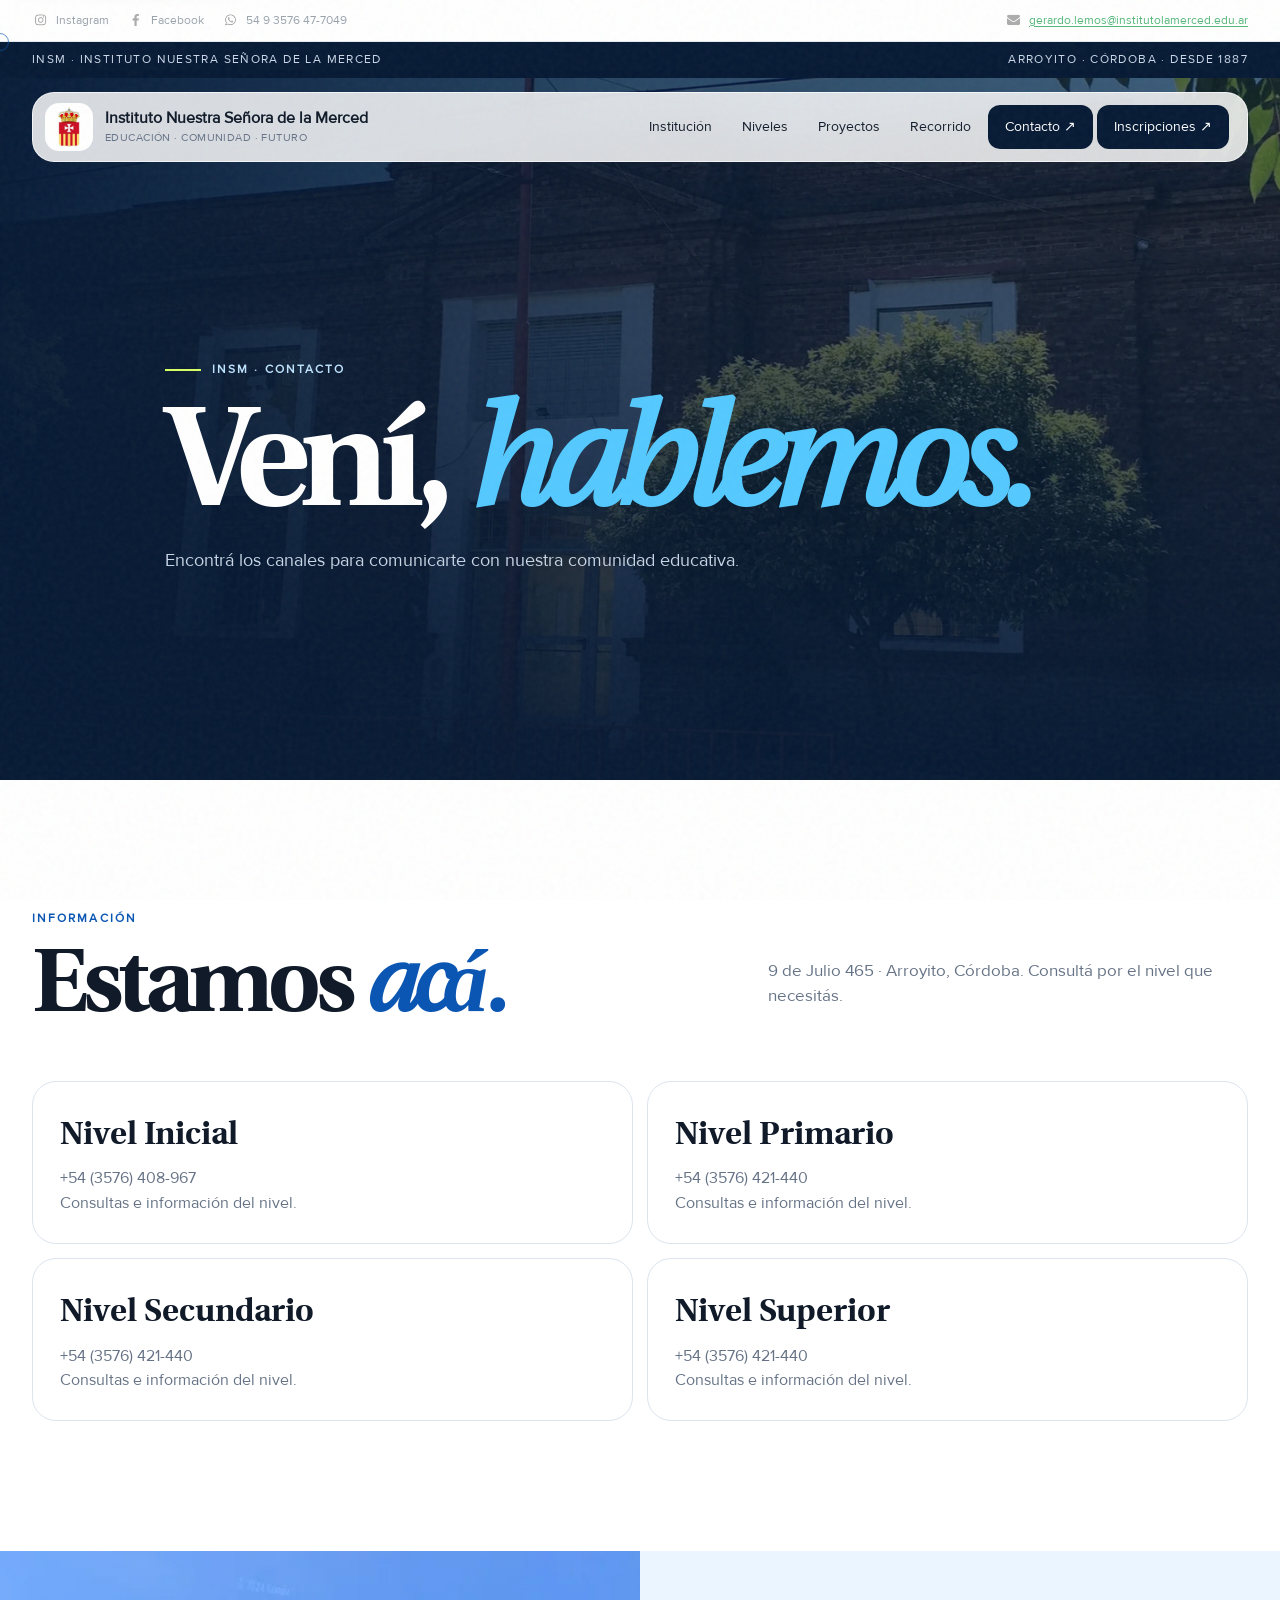
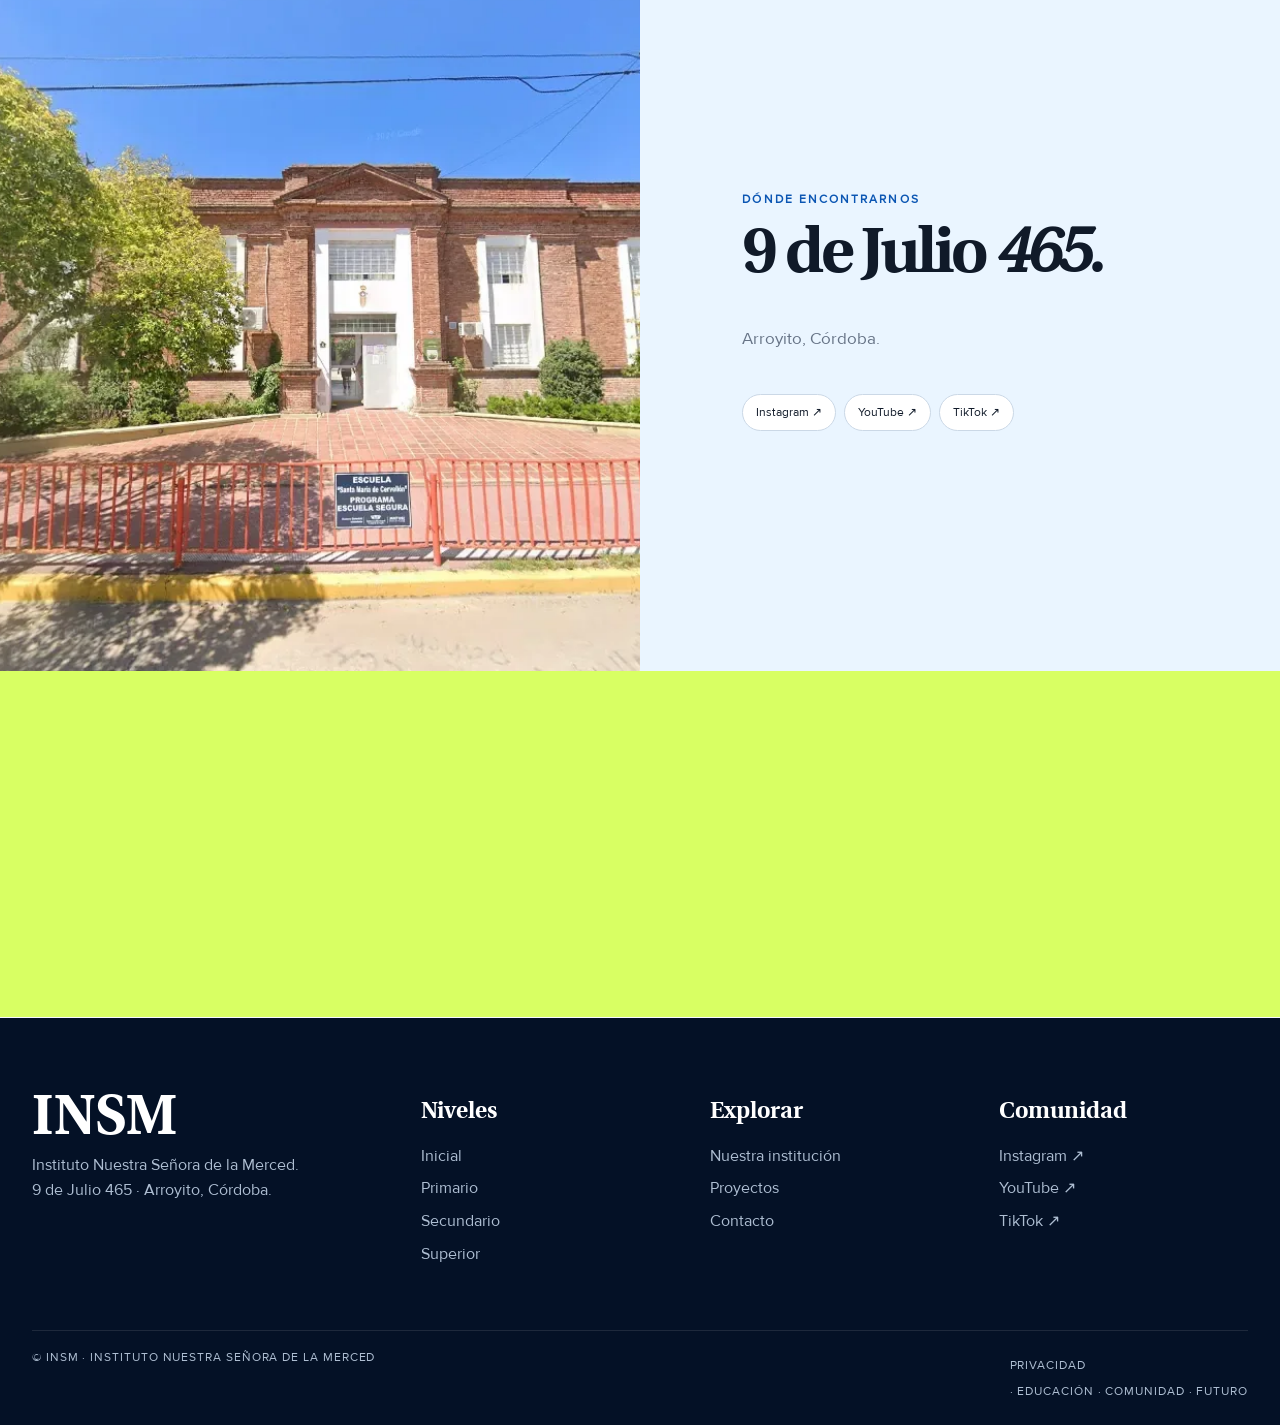
==== commit dd1d2ef5: "." ====
--- a/Contacto.html
+++ b/Contacto.html
@@ -1,3 +1,6 @@
 <!DOCTYPE html>
 
-<html lang="es"><head><meta charset="utf-8"/><meta content="width=device-width,initial-scale=1" name="viewport"/><title>Contacto · INSM</title><meta content="Canales de contacto del Instituto Nuestra Señora de la Merced: niveles educativos, redes sociales y ubicación en Arroyito, Córdoba." name="description"/><link href="img/favicon.ico" rel="icon"/><link href="modern.css" rel="stylesheet"/><meta content="index,follow" name="robots"/><link href="https://insm.vercel.app/Contacto.html" rel="canonical"/><meta content="website" property="og:type"><meta content="Contacto · INSM" property="og:title"/><meta content="Canales de contacto del Instituto Nuestra Señora de la Merced: niveles educativos, redes sociales y ubicación en Arroyito, Córdoba." property="og:description"/><meta content="https://insm.vercel.app/Contacto.html" property="og:url"/><meta content="INSM · Instituto Nuestra Señora de la Merced" property="og:site_name"/><meta content="summary_large_image" name="twitter:card"/><meta content="Contacto · INSM" name="twitter:title"/><meta content="Canales de contacto del Instituto Nuestra Señora de la Merced: niveles educativos, redes sociales y ubicación en Arroyito, Córdoba." name="twitter:description"/><script type="application/ld+json">{"@context":"https://schema.org","@type":"EducationalOrganization","name":"Instituto Nuestra Señora de la Merced","alternateName":"INSM","url":"https://insm.vercel.app","address":{"@type":"PostalAddress","streetAddress":"9 de Julio 465","addressLocality":"Arroyito","addressRegion":"Córdoba","addressCountry":"AR"}}</script></meta><meta content="light" name="color-scheme"/></head><body><a class="skip-link" href="#contenido">Saltar al contenido principal</a><div class="social-contact-bar"><div class="container social-contact-shell"><div class="social-group"><a aria-label="Instagram" href="https://www.instagram.com/mercedariasarroyito/" rel="noopener" target="_blank"><img alt="Instagram" decoding="async" height="64" loading="lazy" src="img/social/instagram.webp" width="64"/> <span>Instagram</span></a><a aria-label="Facebook" href="https://www.facebook.com/estilomercedarioarroyito" rel="noopener" target="_blank"><img alt="Facebook" decoding="async" height="64" loading="lazy" src="img/social/facebook.webp" width="64"/> <span>Facebook</span></a><a aria-label="WhatsApp" href="https://wa.me/5493576477049" rel="noopener" target="_blank"><img alt="WhatsApp" decoding="async" height="64" loading="lazy" src="img/social/whatsapp.webp" width="64"/> <span>54 9 3576 47-7049</span></a></div><div class="contact-group"><a aria-label="Correo electrónico" href="mailto:gerardo.lemos@institutolamerced.edu.ar"><img alt="Gmail" decoding="async" height="64" loading="lazy" src="img/social/gmail.webp" width="64"/> <span>gerardo.lemos@institutolamerced.edu.ar</span></a></div></div></div><div class="progress"></div><div class="cursor"></div><div class="topline"><div class="container"><span>INSM · Instituto Nuestra Señora de la Merced</span><span>Arroyito · Córdoba · Desde 1887</span></div></div><header class="site-nav"><div class="container nav-shell"><a class="brand" href="index.html"><img alt="INSM" class="brand-mark" decoding="async" fetchpriority="high" height="1800" loading="eager" src="img/logo.webp" width="959"/><span class="brand-text">Instituto Nuestra Señora de la Merced<small>EDUCACIÓN · COMUNIDAD · FUTURO</small></span></a><nav aria-label="Navegación principal" class="nav-links"><a href="NuestroColegio.html">Institución</a><a href="index.html#niveles">Niveles</a><a href="Proyectos.html">Proyectos</a><a href="index.html#recorrido">Recorrido</a><a class="nav-cta" href="Contacto.html">Contacto ↗</a><a class="nav-cta" href="Inscripciones.html">Inscripciones ↗</a></nav><button aria-controls="mobileMenu" aria-expanded="false" aria-label="Abrir menú" class="menu-toggle" type="button">☰</button></div></header><div class="mobile-menu" id="mobileMenu"><a href="NuestroColegio.html">Institución</a><a href="index.html#niveles">Niveles</a><a href="Proyectos.html">Proyectos</a><a href="index.html#recorrido">Recorrido</a><a href="Contacto.html">Contacto</a></div><main id="contenido"><section class="page-hero"><div class="page-hero-bg"><img alt="INSM" data-parallax="" decoding="async" fetchpriority="high" height="843" loading="lazy" src="img/entrada copy.webp" width="1500"/></div><div class="container page-hero-content"><div class="eyebrow reveal">INSM · Contacto</div><h1 class="reveal delay-1">Vení, <em>hablemos.</em></h1><p class="reveal delay-2">Encontrá los canales para comunicarte con nuestra comunidad educativa.</p></div></section><section class="section white"><div class="container"><div class="section-head"><div><div class="section-label">Información</div><h2 class="display">Estamos <em>acá.</em></h2></div><p class="section-intro">9 de Julio 465 · Arroyito, Córdoba. Consultá por el nivel que necesitás.</p></div><div class="contact-cards"><article class="contact-card"><h3>Nivel Inicial</h3><p>+54 (3576) 408-967</p><p>Consultas e información del nivel.</p></article><article class="contact-card"><h3>Nivel Primario</h3><p>+54 (3576) 421-440</p><p>Consultas e información del nivel.</p></article><article class="contact-card"><h3>Nivel Secundario</h3><p>+54 (3576) 421-440</p><p>Consultas e información del nivel.</p></article><article class="contact-card"><h3>Nivel Superior</h3><p>+54 (3576) 421-440</p><p>Consultas e información del nivel.</p></article></div></div></section><section class="split-image"><div class="photo" style="background-image:url('img/entrada.webp')"></div><div class="content"><div class="section-label">Dónde encontrarnos</div><h3>9 de Julio <em>465.</em></h3><p>Arroyito, Córdoba.</p><div class="pill-row"><span class="pill">Instagram ↗</span><span class="pill">YouTube ↗</span><span class="pill">TikTok ↗</span></div></div></section><section class="cta"><div class="container cta-grid"><div><div class="section-label">Redes</div><h2>Seguinos.</h2></div><div><p>También podés encontrarnos en nuestras redes sociales y conocer las novedades de la comunidad.</p><a class="btn" href="https://www.instagram.com/mercedariasarroyito/" rel="noopener" target="_blank">Instagram ↗</a></div></div></section></main><footer class="footer"><div class="container footer-grid"><div><div class="footer-brand">INSM</div><p>Instituto Nuestra Señora de la Merced.<br/>9 de Julio 465 · Arroyito, Córdoba.</p></div><div><h3>Niveles</h3><a href="NivelInicial.html">Inicial</a><a href="NivelPrimario.html">Primario</a><a href="NivelSecundario.html">Secundario</a><a href="NivelTerciario.html">Superior</a></div><div><h3>Explorar</h3><a href="NuestroColegio.html">Nuestra institución</a><a href="Proyectos.html">Proyectos</a><a href="Contacto.html">Contacto</a></div><div><h3>Comunidad</h3><a href="https://www.instagram.com/mercedariasarroyito/" rel="noopener" target="_blank">Instagram ↗</a><a href="https://www.youtube.com/@INSM.DIGITAL" rel="noopener" target="_blank">YouTube ↗</a><a href="https://www.tiktok.com/@insm.digital" rel="noopener" target="_blank">TikTok ↗</a></div></div><div class="container footer-bottom"><span>© INSM · Instituto Nuestra Señora de la Merced</span><span>Educación · Comunidad · Futuro</span></div></footer><script src="site.js"></script></body></html>+<html lang="es"><head><meta charset="utf-8"/><meta content="width=device-width,initial-scale=1" name="viewport"/><meta content="Instituto Nuestra Señora de la Merced" name="author"/><meta content="strict-origin-when-cross-origin" name="referrer"/><title>Contacto · INSM</title><meta content="Canales de contacto del Instituto Nuestra Señora de la Merced: niveles educativos, redes sociales y ubicación en Arroyito, Córdoba." name="description"/><link href="img/favicon.ico" rel="icon"/><link href="modern.css" rel="stylesheet"/><meta content="index,follow" name="robots"/><link href="https://web95.vercel.app/Contacto.html" rel="canonical"/><meta content="website" property="og:type"><meta content="Contacto · INSM" property="og:title"/><meta content="Canales de contacto del Instituto Nuestra Señora de la Merced: niveles educativos, redes sociales y ubicación en Arroyito, Córdoba." property="og:description"/><meta content="https://web95.vercel.app/Contacto.html" property="og:url"/><meta content="INSM · Instituto Nuestra Señora de la Merced" property="og:site_name"/><meta content="summary_large_image" name="twitter:card"/><meta content="Contacto · INSM" name="twitter:title"/><meta content="Canales de contacto del Instituto Nuestra Señora de la Merced: niveles educativos, redes sociales y ubicación en Arroyito, Córdoba." name="twitter:description"/><script type="application/ld+json">{"@context":"https://schema.org","@type":"EducationalOrganization","name":"Instituto Nuestra Señora de la Merced","alternateName":"INSM","url":"https://web95.vercel.app","address":{"@type":"PostalAddress","streetAddress":"9 de Julio 465","addressLocality":"Arroyito","addressRegion":"Córdoba","addressCountry":"AR"}}</script><meta content="light" name="color-scheme"/><meta content="#071a35" name="theme-color"/>
+<link rel="manifest" href="site.webmanifest">
+<script>window.va=window.va||function(){(window.vaq=window.vaq||[]).push(arguments);};</script><script defer src="/_vercel/insights/script.js"></script>
+</head><body><a class="skip-link" href="#contenido">Saltar al contenido principal</a><div class="social-contact-bar"><div class="container social-contact-shell"><div class="social-group"><a aria-label="Instagram" href="https://www.instagram.com/mercedariasarroyito/" rel="noopener" target="_blank"><img alt="Instagram" decoding="async" height="64" loading="lazy" src="img/social/instagram.webp" width="64"/> <span>Instagram</span></a><a aria-label="Facebook" href="https://www.facebook.com/estilomercedarioarroyito" rel="noopener" target="_blank"><img alt="Facebook" decoding="async" height="64" loading="lazy" src="img/social/facebook.webp" width="64"/> <span>Facebook</span></a><a aria-label="WhatsApp" href="https://wa.me/5493576477049" rel="noopener" target="_blank"><img alt="WhatsApp" decoding="async" height="64" loading="lazy" src="img/social/whatsapp.webp" width="64"/> <span>54 9 3576 47-7049</span></a></div><div class="contact-group"><a aria-label="Correo electrónico" href="mailto:gerardo.lemos@institutolamerced.edu.ar"><img alt="Gmail" decoding="async" height="64" loading="lazy" src="img/social/gmail.webp" width="64"/> <span>gerardo.lemos@institutolamerced.edu.ar</span></a></div></div></div><div class="progress"></div><div class="cursor"></div><div class="topline"><div class="container"><span>INSM · Instituto Nuestra Señora de la Merced</span><span>Arroyito · Córdoba · Desde 1887</span></div></div><header class="site-nav"><div class="container nav-shell"><a class="brand" href="index.html"><img alt="INSM" class="brand-mark" decoding="async" fetchpriority="high" height="1800" loading="eager" src="img/logo.webp" width="959"/><span class="brand-text">Instituto Nuestra Señora de la Merced<small>EDUCACIÓN · COMUNIDAD · FUTURO</small></span></a><nav aria-label="Navegación principal" class="nav-links"><a href="NuestroColegio.html">Institución</a><a href="index.html#niveles">Niveles</a><a href="Proyectos.html">Proyectos</a><a href="index.html#recorrido">Recorrido</a><a class="nav-cta" href="Contacto.html">Contacto ↗</a><a class="nav-cta" href="Inscripciones.html">Inscripciones ↗</a></nav><button aria-controls="mobileMenu" aria-expanded="false" aria-label="Abrir menú" class="menu-toggle" type="button">☰</button></div></header><div class="mobile-menu" id="mobileMenu"><a href="NuestroColegio.html">Institución</a><a href="index.html#niveles">Niveles</a><a href="Proyectos.html">Proyectos</a><a href="index.html#recorrido">Recorrido</a><a href="Contacto.html">Contacto</a></div><main id="contenido"><section class="page-hero"><div class="page-hero-bg"><img alt="INSM" data-parallax="" decoding="async" fetchpriority="high" height="843" loading="lazy" src="img/entrada copy.webp" width="1500"/></div><div class="container page-hero-content"><div class="eyebrow reveal">INSM · Contacto</div><h1 class="reveal delay-1">Vení, <em>hablemos.</em></h1><p class="reveal delay-2">Encontrá los canales para comunicarte con nuestra comunidad educativa.</p></div></section><section class="section white"><div class="container"><div class="section-head"><div><div class="section-label">Información</div><h2 class="display">Estamos <em>acá.</em></h2></div><p class="section-intro">9 de Julio 465 · Arroyito, Córdoba. Consultá por el nivel que necesitás.</p></div><div class="contact-cards"><article class="contact-card"><h3>Nivel Inicial</h3><p>+54 (3576) 408-967</p><p>Consultas e información del nivel.</p></article><article class="contact-card"><h3>Nivel Primario</h3><p>+54 (3576) 421-440</p><p>Consultas e información del nivel.</p></article><article class="contact-card"><h3>Nivel Secundario</h3><p>+54 (3576) 421-440</p><p>Consultas e información del nivel.</p></article><article class="contact-card"><h3>Nivel Superior</h3><p>+54 (3576) 421-440</p><p>Consultas e información del nivel.</p></article></div></div></section><section class="split-image"><div class="photo" style="background-image:url('img/entrada.webp')"></div><div class="content"><div class="section-label">Dónde encontrarnos</div><h3>9 de Julio <em>465.</em></h3><p>Arroyito, Córdoba.</p><div class="pill-row"><span class="pill">Instagram ↗</span><span class="pill">YouTube ↗</span><span class="pill">TikTok ↗</span></div></div></section><section class="cta"><div class="container cta-grid"><div><div class="section-label">Redes</div><h2>Seguinos.</h2></div><div><p>También podés encontrarnos en nuestras redes sociales y conocer las novedades de la comunidad.</p><a class="btn" href="https://www.instagram.com/mercedariasarroyito/" rel="noopener" target="_blank">Instagram ↗</a></div></div></section></main><footer class="footer"><div class="container footer-grid"><div><div class="footer-brand">INSM</div><p>Instituto Nuestra Señora de la Merced.<br/>9 de Julio 465 · Arroyito, Córdoba.</p></div><div><h3>Niveles</h3><a href="NivelInicial.html">Inicial</a><a href="NivelPrimario.html">Primario</a><a href="NivelSecundario.html">Secundario</a><a href="NivelTerciario.html">Superior</a></div><div><h3>Explorar</h3><a href="NuestroColegio.html">Nuestra institución</a><a href="Proyectos.html">Proyectos</a><a href="Contacto.html">Contacto</a></div><div><h3>Comunidad</h3><a href="https://www.instagram.com/mercedariasarroyito/" rel="noopener" target="_blank">Instagram ↗</a><a href="https://www.youtube.com/@INSM.DIGITAL" rel="noopener" target="_blank">YouTube ↗</a><a href="https://www.tiktok.com/@insm.digital" rel="noopener" target="_blank">TikTok ↗</a></div></div><div class="container footer-bottom"><span>© INSM · Instituto Nuestra Señora de la Merced</span><span><a href="privacidad.html">Privacidad</a> · Educación · Comunidad · Futuro</span></div></footer><script src="site.js"></script></body></html>
--- a/modern.css
+++ b/modern.css
@@ -165,3 +165,34 @@
 @media (max-width:700px){
  .container{width:min(100% - 32px,1280px)}
 }
+
+/* WebScore 95+ refinement layer: preserve the visual identity while reducing expensive work. */
+html{background:var(--paper);text-rendering:optimizeLegibility;-webkit-text-size-adjust:100%}
+body{overscroll-behavior-x:none}
+img{height:auto}
+.page-hero-bg img,.hero-bg img{will-change:auto;transform:scale(1.02);backface-visibility:hidden}
+.nav-shell{backface-visibility:hidden}
+@media (hover:none),(pointer:coarse){.cursor{display:none!important}.project-card:hover,.level-card:hover,.btn:hover{transform:none!important}}
+@media (max-width:700px){
+  .hero{min-height:clamp(680px,100svh,900px);padding-top:140px}
+  .hero h1{font-size:clamp(3.5rem,16vw,6.5rem);letter-spacing:-.055em}
+  h2.display{font-size:clamp(3rem,14vw,5rem)}
+  .section{padding:82px 0}
+  .section-head{display:block;margin-bottom:36px}
+  .section-intro{margin-top:18px}
+  .site-nav{top:30px;padding:10px 0}
+  .nav-shell{height:64px;border-radius:18px}
+  .topline{height:30px;font-size:.61rem}
+  .topline .container span:last-child{display:none}
+}
+@media (prefers-reduced-motion:reduce){
+  .hero-bg img,.page-hero-bg img{transform:none!important}
+}
+
+.quick-actions{position:relative;z-index:5;margin-top:-1px;background:#fff;border-bottom:1px solid var(--line)}
+.quick-actions-grid{display:grid;grid-template-columns:repeat(3,1fr)}
+.quick-actions a{min-height:96px;padding:20px 26px;display:flex;flex-direction:column;justify-content:center;gap:5px;border-right:1px solid var(--line);transition:background .2s ease,transform .2s ease}
+.quick-actions a:last-child{border-right:0}
+.quick-actions a:hover{background:var(--sky);transform:translateY(-2px)}
+.quick-actions strong{font-size:1.05rem}.quick-actions span{font-size:.84rem;color:var(--muted)}
+@media(max-width:700px){.quick-actions-grid{grid-template-columns:1fr}.quick-actions a{min-height:74px;border-right:0;border-bottom:1px solid var(--line);padding:16px 18px}.quick-actions a:last-child{border-bottom:0}}
